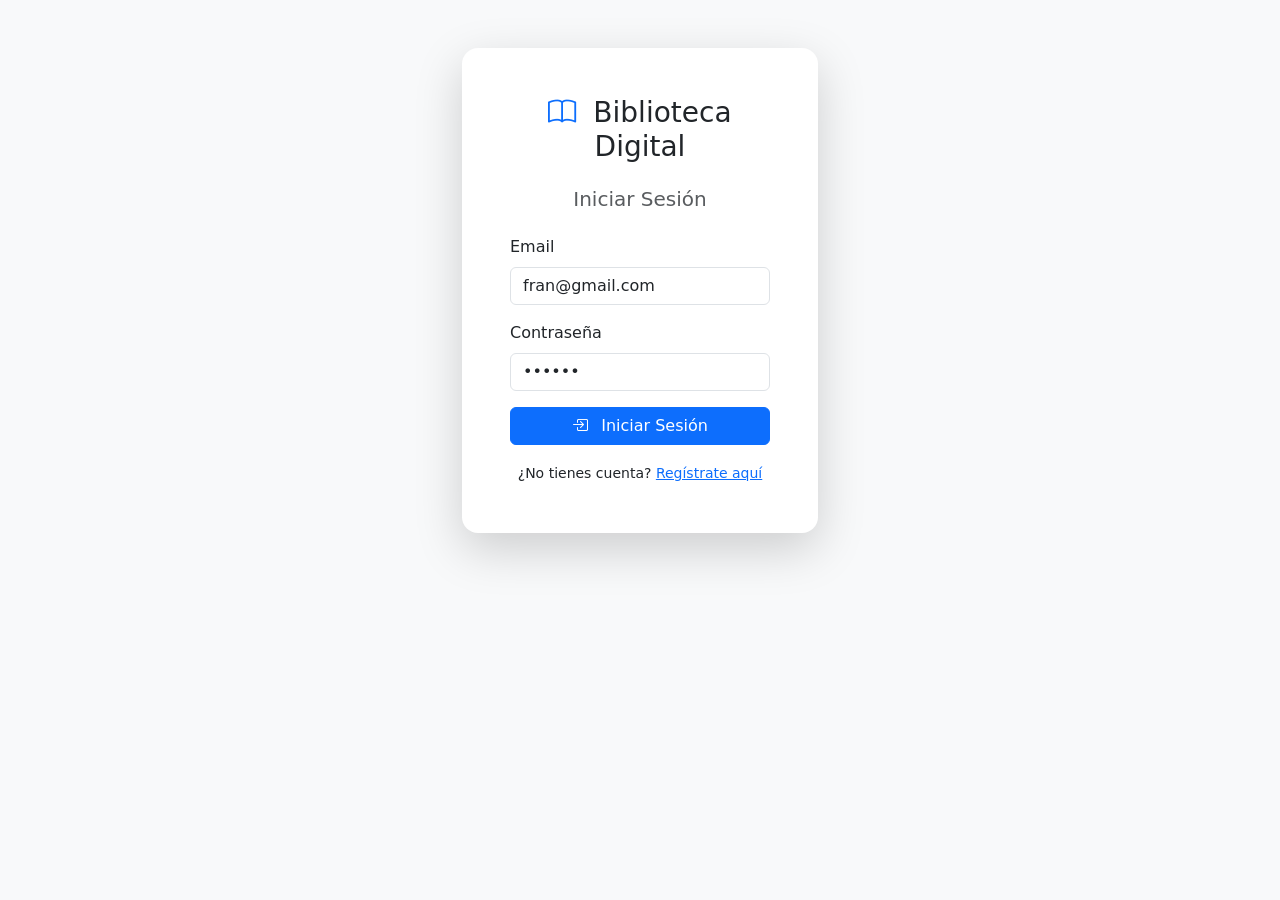
==== dashboard.html @ 7ce8279a "first commit" ====
<!DOCTYPE html>
<html lang="es">
<head>
    <meta charset="UTF-8">
    <meta name="viewport" content="width=device-width, initial-scale=1.0">
    <title>Dashboard - Biblioteca Digital</title>
    <link href="https://cdn.jsdelivr.net/npm/bootstrap@5.3.0/dist/css/bootstrap.min.css" rel="stylesheet">
    <link href="https://cdn.jsdelivr.net/npm/bootstrap-icons@1.11.0/font/bootstrap-icons.css" rel="stylesheet">
    <link href="css/style.css" rel="stylesheet">
</head>
<body>
    <nav class="navbar navbar-expand-lg navbar-dark bg-primary shadow">
        <div class="container">
            <a class="navbar-brand fw-bold" href="index.html">
                <i class="bi bi-book me-2"></i>Biblioteca Digital
            </a>
            <button class="navbar-toggler" type="button" data-bs-toggle="collapse" data-bs-target="#navbarNav">
                <span class="navbar-toggler-icon"></span>
            </button>
            <div class="collapse navbar-collapse" id="navbarNav">
                <ul class="navbar-nav me-auto" id="navMenu"></ul>
                <div id="userSection" class="d-flex align-items-center gap-2"></div>
            </div>
        </div>
    </nav>

    <main class="container mt-4" style="padding-bottom: 80px;">
        <div class="row">
            <div class="col-12">
                <h2 class="mb-4"><i class="bi bi-speedometer2 text-primary me-2"></i>Dashboard</h2>
                <p class="text-muted">Bienvenido a tu panel de control</p>
            </div>
        </div>

        <!-- Estadísticas -->
        <div class="row g-4 mb-4" id="statsContainer">
            <div class="col-md-3">
                <div class="card bg-primary text-white shadow-sm">
                    <div class="card-body">
                        <h5 class="card-title"><i class="bi bi-person"></i> Autores</h5>
                        <p class="display-6" id="totalAutores">-</p>
                    </div>
                </div>
            </div>
            <div class="col-md-3">
                <div class="card bg-success text-white shadow-sm">
                    <div class="card-body">
                        <h5 class="card-title"><i class="bi bi-book"></i> Libros</h5>
                        <p class="display-6" id="totalLibros">-</p>
                    </div>
                </div>
            </div>
            <div class="col-md-3">
                <div class="card bg-warning text-dark shadow-sm">
                    <div class="card-body">
                        <h5 class="card-title"><i class="bi bi-arrow-left-right"></i> Préstamos Activos</h5>
                        <p class="display-6" id="prestamosActivos">-</p>
                    </div>
                </div>
            </div>
            <div class="col-md-3">
                <div class="card bg-info text-white shadow-sm">
                    <div class="card-body">
                        <h5 class="card-title"><i class="bi bi-people"></i> Usuarios</h5>
                        <p class="display-6" id="totalUsuarios">-</p>
                    </div>
                </div>
            </div>
        </div>

        <!-- Accesos rápidos -->
        <div class="row g-4">
            <div class="col-md-4">
                <div class="card shadow-sm h-100">
                    <div class="card-body text-center py-4">
                        <i class="bi bi-person text-primary" style="font-size: 3rem;"></i>
                        <h5 class="mt-3">Gestionar Autores</h5>
                        <p class="text-muted">Agrega, edita y elimina autores</p>
                        <a href="autores.html" class="btn btn-primary">Ir a Autores</a>
                    </div>
                </div>
            </div>
            <div class="col-md-4">
                <div class="card shadow-sm h-100">
                    <div class="card-body text-center py-4">
                        <i class="bi bi-book text-success" style="font-size: 3rem;"></i>
                        <h5 class="mt-3">Gestionar Libros</h5>
                        <p class="text-muted">Agrega, edita y elimina libros</p>
                        <a href="libros.html" class="btn btn-success">Ir a Libros</a>
                    </div>
                </div>
            </div>
            <div class="col-md-4">
                <div class="card shadow-sm h-100">
                    <div class="card-body text-center py-4">
                        <i class="bi bi-arrow-left-right text-warning" style="font-size: 3rem;"></i>
                        <h5 class="mt-3">Gestionar Préstamos</h5>
                        <p class="text-muted">Registra y devuelve préstamos</p>
                        <a href="prestamos.html" class="btn btn-warning">Ir a Préstamos</a>
                    </div>
                </div>
            </div>
        </div>
    </main>

    <script src="https://code.jquery.com/jquery-3.7.1.min.js"></script>
    <script src="https://cdn.jsdelivr.net/npm/bootstrap@5.3.0/dist/js/bootstrap.bundle.min.js"></script>
    <script src="js/config.js"></script>
    <script src="js/auth.js"></script>
    <script src="js/dashboard.js"></script>
</body>
</html>
---- css/style.css ----
body {
    background-color: #f8f9fa;
}

.card {
    transition: transform 0.2s, box-shadow 0.2s;
}

.card:hover {
    transform: translateY(-2px);
    box-shadow: 0 8px 20px rgba(0, 0, 0, 0.1) !important;
}

.form-control:focus, .form-select:focus {
    border-color: #86b7fe;
    box-shadow: 0 0 0 0.25rem rgba(13, 110, 253, 0.25);
}

/* Estilos para el navbar */
.navbar-brand {
    font-weight: bold;
}

/* Estilos para las tarjetas de estadísticas */
.display-6 {
    font-size: 2.5rem;
    font-weight: 300;
}
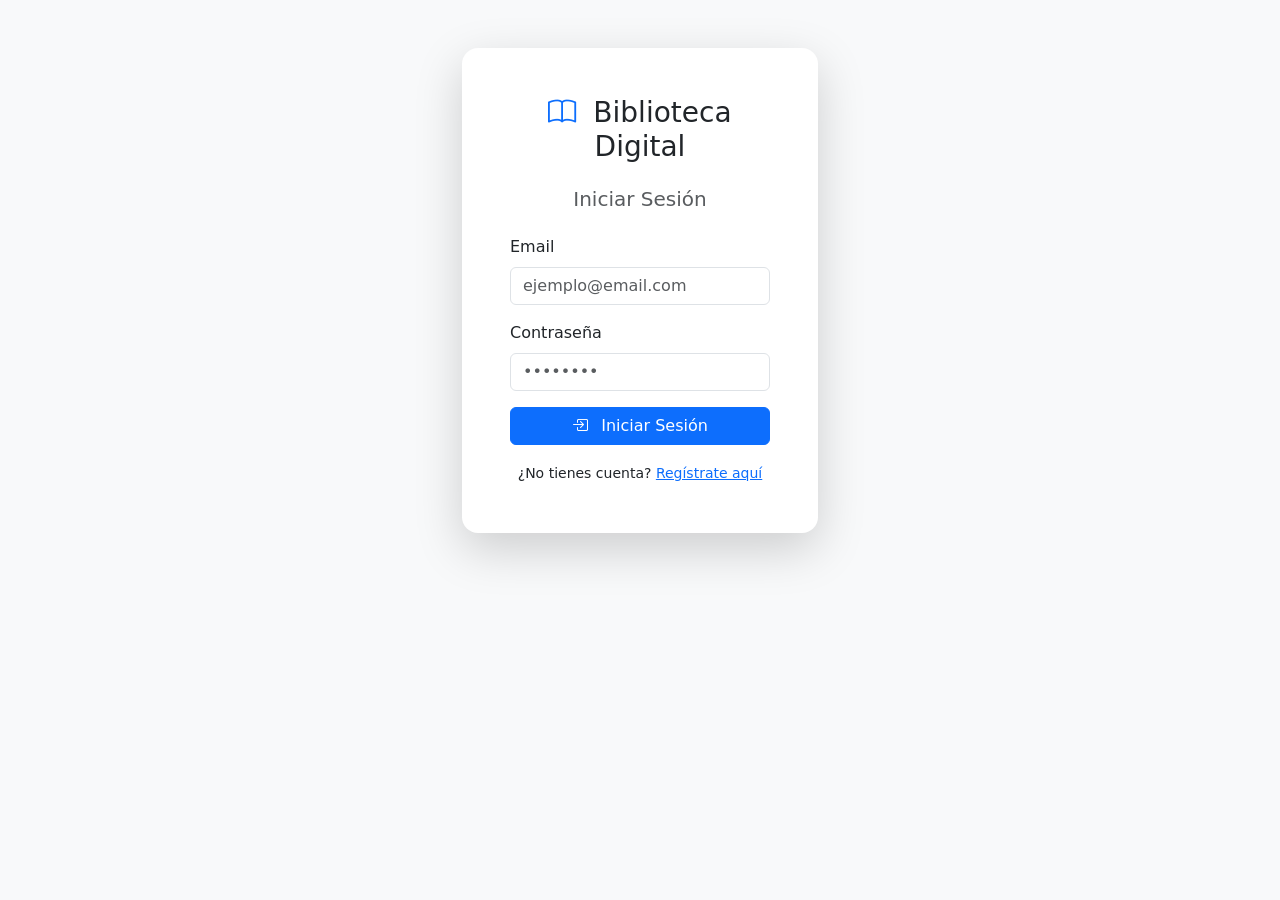
==== commit b75c9f1e: "login correcion" ====
--- a/dashboard.html
+++ b/dashboard.html
@@ -9,6 +9,7 @@
     <link href="css/style.css" rel="stylesheet">
 </head>
 <body>
+    <!-- Navbar -->
     <nav class="navbar navbar-expand-lg navbar-dark bg-primary shadow">
         <div class="container">
             <a class="navbar-brand fw-bold" href="index.html">
@@ -24,85 +25,72 @@
         </div>
     </nav>
 
+    <!-- Contenido Principal -->
     <main class="container mt-4" style="padding-bottom: 80px;">
-        <div class="row">
+        <!-- Título del Dashboard -->
+        <div class="row mb-4">
             <div class="col-12">
-                <h2 class="mb-4"><i class="bi bi-speedometer2 text-primary me-2"></i>Dashboard</h2>
-                <p class="text-muted">Bienvenido a tu panel de control</p>
+                <h2 class="mb-2">
+                    <i class="bi bi-speedometer2 text-primary me-2"></i>
+                    Panel de Control
+                </h2>
+                <p class="text-muted" id="welcomeMessage">
+                    <i class="bi bi-person-circle me-1"></i>
+                    Bienvenido a tu panel de control
+                </p>
             </div>
         </div>
 
-        <!-- Estadísticas -->
-        <div class="row g-4 mb-4" id="statsContainer">
-            <div class="col-md-3">
-                <div class="card bg-primary text-white shadow-sm">
-                    <div class="card-body">
-                        <h5 class="card-title"><i class="bi bi-person"></i> Autores</h5>
-                        <p class="display-6" id="totalAutores">-</p>
+        <!-- Accesos Rápidos -->
+        <div class="row g-4">
+            <div class="col-md-4">
+                <div class="card shadow-sm h-100 border-0 hover-card">
+                    <div class="card-body text-center py-5">
+                        <div class="mb-3">
+                            <i class="bi bi-people-fill text-primary" style="font-size: 4rem;"></i>
+                        </div>
+                        <h5 class="card-title fw-bold">Gestionar Autores</h5>
+                        <p class="card-text text-muted">Agrega, edita y elimina autores de la biblioteca</p>
+                        <a href="autores.html" class="btn btn-primary mt-2">
+                            <i class="bi bi-arrow-right me-2"></i>Ir a Autores
+                        </a>
                     </div>
                 </div>
             </div>
-            <div class="col-md-3">
-                <div class="card bg-success text-white shadow-sm">
-                    <div class="card-body">
-                        <h5 class="card-title"><i class="bi bi-book"></i> Libros</h5>
-                        <p class="display-6" id="totalLibros">-</p>
+
+            <div class="col-md-4">
+                <div class="card shadow-sm h-100 border-0 hover-card">
+                    <div class="card-body text-center py-5">
+                        <div class="mb-3">
+                            <i class="bi bi-book-fill text-success" style="font-size: 4rem;"></i>
+                        </div>
+                        <h5 class="card-title fw-bold">Gestionar Libros</h5>
+                        <p class="card-text text-muted">Agrega, edita y elimina libros del catálogo</p>
+                        <a href="libros.html" class="btn btn-success mt-2">
+                            <i class="bi bi-arrow-right me-2"></i>Ir a Libros
+                        </a>
                     </div>
                 </div>
             </div>
-            <div class="col-md-3">
-                <div class="card bg-warning text-dark shadow-sm">
-                    <div class="card-body">
-                        <h5 class="card-title"><i class="bi bi-arrow-left-right"></i> Préstamos Activos</h5>
-                        <p class="display-6" id="prestamosActivos">-</p>
-                    </div>
-                </div>
-            </div>
-            <div class="col-md-3">
-                <div class="card bg-info text-white shadow-sm">
-                    <div class="card-body">
-                        <h5 class="card-title"><i class="bi bi-people"></i> Usuarios</h5>
-                        <p class="display-6" id="totalUsuarios">-</p>
-                    </div>
-                </div>
-            </div>
-        </div>
 
-        <!-- Accesos rápidos -->
-        <div class="row g-4">
             <div class="col-md-4">
-                <div class="card shadow-sm h-100">
-                    <div class="card-body text-center py-4">
-                        <i class="bi bi-person text-primary" style="font-size: 3rem;"></i>
-                        <h5 class="mt-3">Gestionar Autores</h5>
-                        <p class="text-muted">Agrega, edita y elimina autores</p>
-                        <a href="autores.html" class="btn btn-primary">Ir a Autores</a>
-                    </div>
-                </div>
-            </div>
-            <div class="col-md-4">
-                <div class="card shadow-sm h-100">
-                    <div class="card-body text-center py-4">
-                        <i class="bi bi-book text-success" style="font-size: 3rem;"></i>
-                        <h5 class="mt-3">Gestionar Libros</h5>
-                        <p class="text-muted">Agrega, edita y elimina libros</p>
-                        <a href="libros.html" class="btn btn-success">Ir a Libros</a>
-                    </div>
-                </div>
-            </div>
-            <div class="col-md-4">
-                <div class="card shadow-sm h-100">
-                    <div class="card-body text-center py-4">
-                        <i class="bi bi-arrow-left-right text-warning" style="font-size: 3rem;"></i>
-                        <h5 class="mt-3">Gestionar Préstamos</h5>
-                        <p class="text-muted">Registra y devuelve préstamos</p>
-                        <a href="prestamos.html" class="btn btn-warning">Ir a Préstamos</a>
+                <div class="card shadow-sm h-100 border-0 hover-card">
+                    <div class="card-body text-center py-5">
+                        <div class="mb-3">
+                            <i class="bi bi-arrow-left-right-fill text-warning" style="font-size: 4rem;"></i>
+                        </div>
+                        <h5 class="card-title fw-bold">Gestionar Préstamos</h5>
+                        <p class="card-text text-muted">Registra préstamos y gestiona devoluciones</p>
+                        <a href="prestamos.html" class="btn btn-warning mt-2">
+                            <i class="bi bi-arrow-right me-2"></i>Ir a Préstamos
+                        </a>
                     </div>
                 </div>
             </div>
         </div>
     </main>
 
+    <!-- Scripts -->
     <script src="https://code.jquery.com/jquery-3.7.1.min.js"></script>
     <script src="https://cdn.jsdelivr.net/npm/bootstrap@5.3.0/dist/js/bootstrap.bundle.min.js"></script>
     <script src="js/config.js"></script>
--- a/css/style.css
+++ b/css/style.css
@@ -26,3 +26,22 @@
     font-size: 2.5rem;
     font-weight: 300;
 }
+
+/* Estilos para tarjetas del dashboard */
+.hover-card {
+    transition: transform 0.3s ease, box-shadow 0.3s ease;
+}
+
+.hover-card:hover {
+    transform: translateY(-5px);
+    box-shadow: 0 10px 30px rgba(0, 0, 0, 0.15) !important;
+}
+
+.hover-card .card-body {
+    border-radius: 12px;
+}
+
+.hover-card .btn {
+    border-radius: 25px;
+    padding: 8px 25px;
+}
